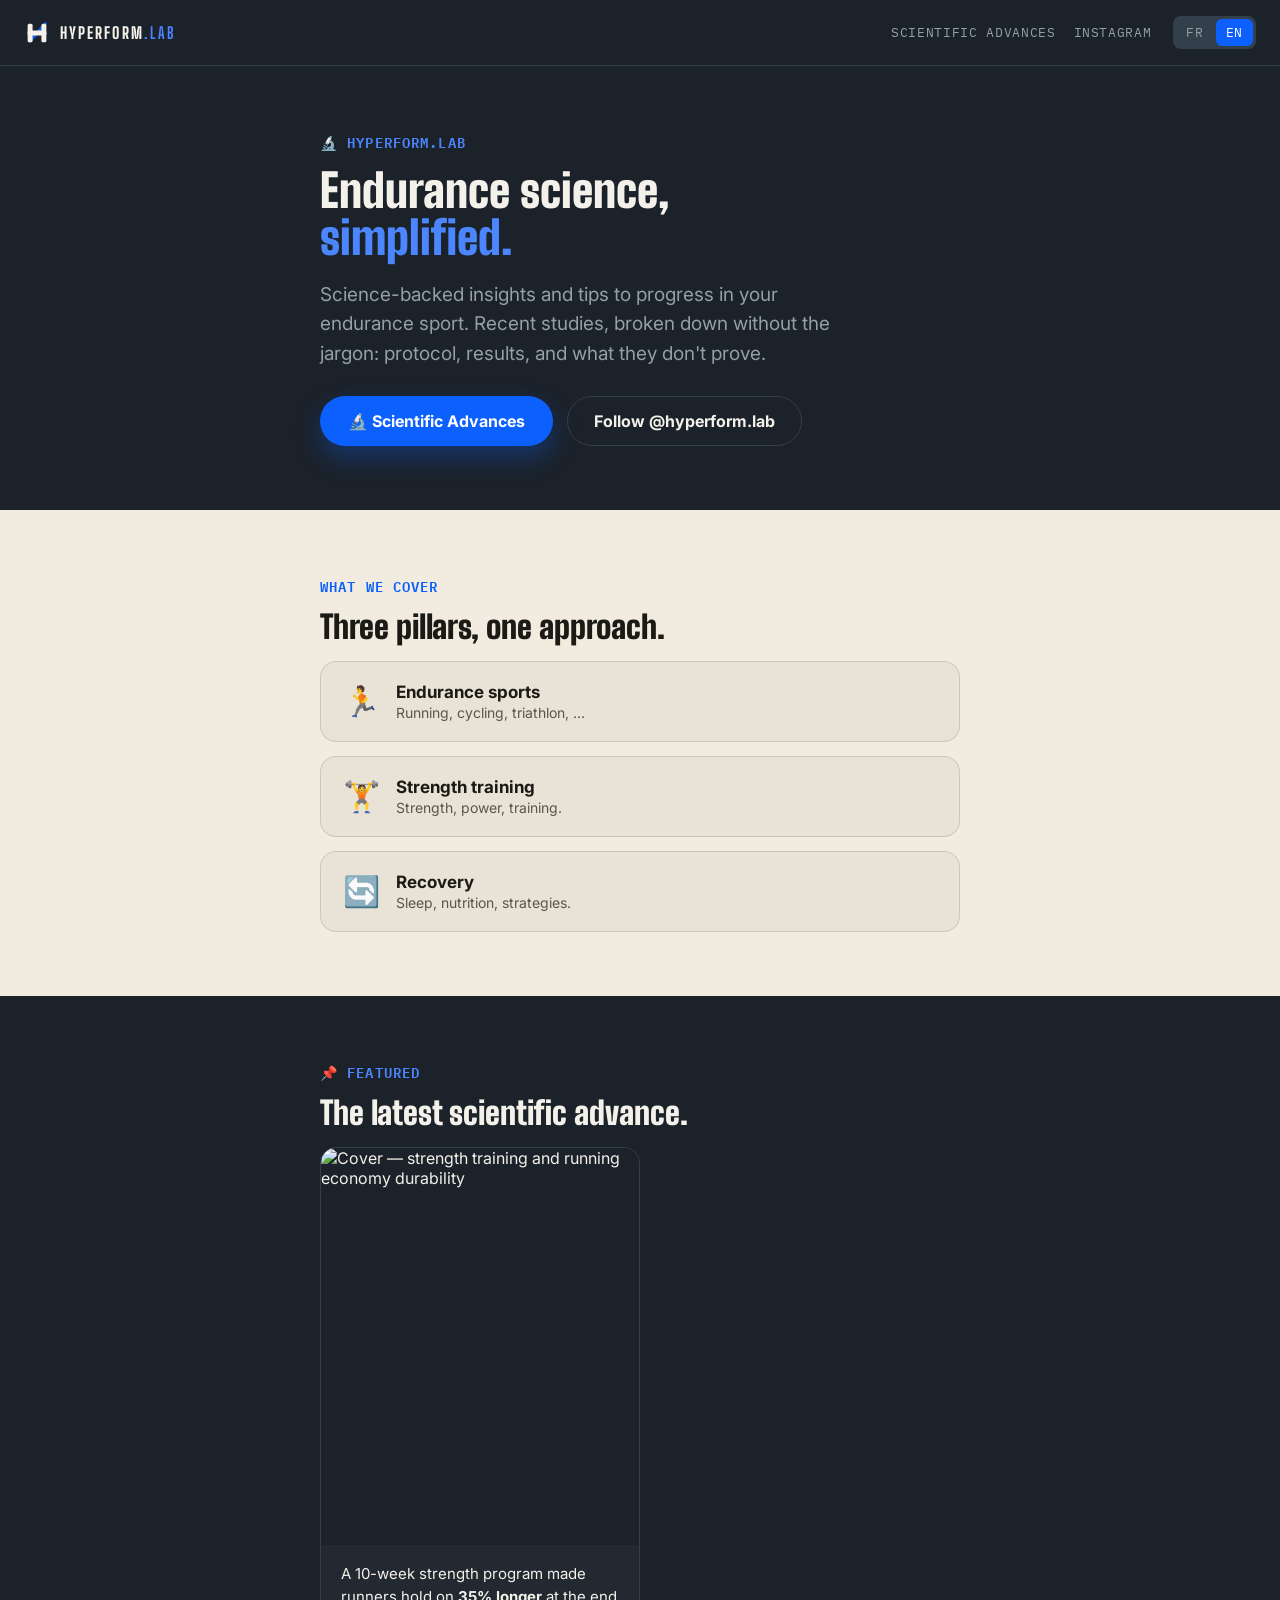
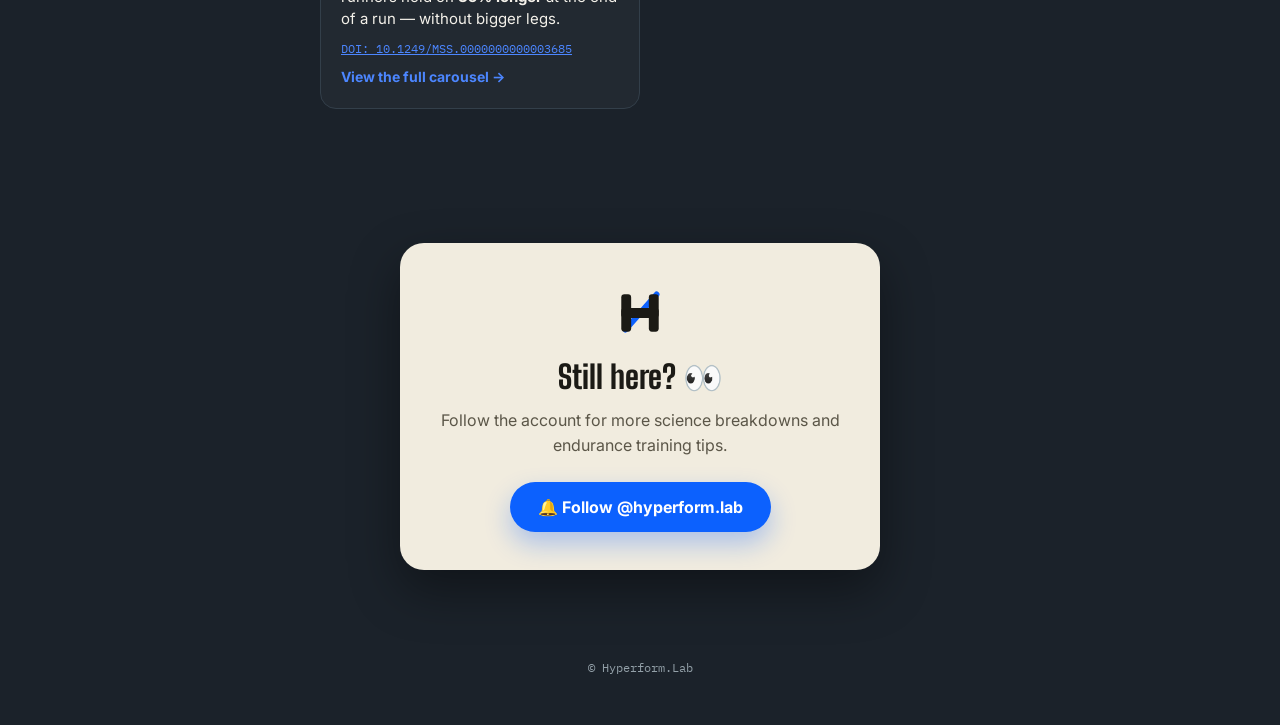
==== index.html @ 122f3ca8 "Add files via upload" ====
<!DOCTYPE html>
<html lang="en">
<head>
<meta charset="UTF-8">
<meta name="viewport" content="width=device-width, initial-scale=1">
<title>Hyperform.Lab — Endurance science, simplified</title>
<meta name="description" content="Science-backed insights and tips to progress in your endurance sport. Recent studies broken down: protocol, results, limits.">
<link rel="preconnect" href="https://fonts.googleapis.com">
<link href="https://fonts.googleapis.com/css2?family=Big+Shoulders+Display:wght@700;800;900&family=IBM+Plex+Mono:wght@500;600&family=Inter:wght@400;500;600;700;800&display=swap" rel="stylesheet">
<link rel="stylesheet" href="../style.css">
</head>
<body>

<div class="topbar">
  <a class="brand" href="index.html">
    <svg viewBox="0 0 100 100" fill="none"><path d="M22 82 L82 14" stroke="#0C61FE" stroke-width="11" stroke-linecap="round"/><polygon points="82,14 68,17 79,28" fill="#0C61FE"/><rect x="14" y="14" width="19" height="72" rx="6" fill="#F4F1EA"/><rect x="67" y="14" width="19" height="72" rx="6" fill="#F4F1EA"/><rect x="14" y="40.5" width="72" height="19" rx="6" fill="#F4F1EA"/></svg>
    <div class="word">HYPERFORM<b>.LAB</b></div>
  </a>
  <nav>
    <a href="scientific-advances.html">Scientific Advances</a>
    <a class="nav-secondary" href="https://instagram.com/hyperform.lab" target="_blank" rel="noopener">Instagram</a>
    <div class="lang-switch">
      <a href="../fr/index.html">FR</a>
      <a class="active" href="index.html">EN</a>
    </div>
  </nav>
</div>

<!-- HERO -->
<section class="dark">
  <div class="wrap">
    <div class="eyebrow">🔬 Hyperform.Lab</div>
    <h1 class="hero">Endurance science,<br><span class="accent">simplified.</span></h1>
    <p class="lede">Science-backed insights and tips to progress in your endurance sport. Recent studies, broken down without the jargon: protocol, results, and what they don't prove.</p>
    <div style="margin-top:28px;display:flex;gap:14px;flex-wrap:wrap;">
      <a class="btn" href="scientific-advances.html">🔬 Scientific Advances</a>
      <a class="btn-ghost" href="https://instagram.com/hyperform.lab" target="_blank" rel="noopener">Follow @hyperform.lab</a>
    </div>
  </div>
</section>

<!-- PILLARS -->
<section class="cream">
  <div class="wrap">
    <div class="eyebrow">What we cover</div>
    <h2>Three pillars, one approach.</h2>
    <div class="pillars">
      <div class="pillar-card">
        <div class="ic">🏃</div>
        <div><div class="lbl">Endurance sports</div><div class="sub">Running, cycling, triathlon, …</div></div>
      </div>
      <div class="pillar-card">
        <div class="ic">🏋️</div>
        <div><div class="lbl">Strength training</div><div class="sub">Strength, power, training.</div></div>
      </div>
      <div class="pillar-card">
        <div class="ic">🔄</div>
        <div><div class="lbl">Recovery</div><div class="sub">Sleep, nutrition, strategies.</div></div>
      </div>
    </div>
  </div>
</section>

<!-- FEATURED STUDY -->
<section class="dark">
  <div class="wrap">
    <div class="eyebrow">📌 Featured</div>
    <h2>The latest scientific advance.</h2>
    <a class="study-card-img" href="carousel-zanini-2025.html" style="max-width:320px;">
      <img class="cover" src="../assets/slides-en/slide-01.png" alt="Cover — strength training and running economy durability" loading="lazy">
      <div class="body">
        <div class="summary">A 10-week strength program made runners hold on <b>35% longer</b> at the end of a run — without bigger legs.</div>
        <div class="doi">DOI: 10.1249/MSS.0000000000003685</div>
        <div class="read">View the full carousel →</div>
      </div>
    </a>
  </div>
</section>

<div class="cta">
  <div class="cta-card">
    <svg viewBox="0 0 100 100" fill="none"><path d="M22 82 L82 14" stroke="#0C61FE" stroke-width="11" stroke-linecap="round"/><polygon points="82,14 68,17 79,28" fill="#0C61FE"/><rect x="14" y="14" width="19" height="72" rx="6" fill="#1B1A15"/><rect x="67" y="14" width="19" height="72" rx="6" fill="#1B1A15"/><rect x="14" y="40.5" width="72" height="19" rx="6" fill="#1B1A15"/></svg>
    <h3>Still here? 👀</h3>
    <p>Follow the account for more science breakdowns and endurance training tips.</p>
    <a class="btn" href="https://instagram.com/hyperform.lab" target="_blank" rel="noopener">🔔 Follow @hyperform.lab</a>
  </div>
</div>

<footer>© Hyperform.Lab</footer>

</body>
</html>
---- style.css ----
:root{
  --ink:#1B222A;
  --blue:#0C61FE;
  --blue-light:#4C86FF;
  --cream:#F1ECDF;
  --text-hi:#F4F1EA;
  --text-mid:#93A0A8;
  --text-card:#1B1A15;
  --text-card-mid:#5B5648;
  --rule-dark:#333F4A;
  --rule-cream:rgba(27,26,21,.14);
}
*{box-sizing:border-box;}
html{scroll-behavior:smooth;}
body{margin:0;font-family:'Inter',sans-serif;background:var(--ink);color:var(--text-hi);overflow-x:hidden;}
a{color:inherit;}
img{max-width:100%;display:block;}

/* ===== NAV ===== */
.topbar{
  position:sticky;top:0;z-index:20;background:var(--ink);
  display:flex;align-items:center;justify-content:space-between;gap:16px;
  padding:16px 24px;border-bottom:1px solid var(--rule-dark);
}
.topbar .brand{display:flex;align-items:center;gap:10px;text-decoration:none;}
.topbar .brand svg{width:26px;height:26px;flex-shrink:0;}
.topbar .brand .word{font-family:'Big Shoulders Display',sans-serif;font-weight:800;font-size:16px;letter-spacing:.13em;color:var(--text-hi);white-space:nowrap;}
.topbar .brand .word b{color:var(--blue-light);}
.topbar nav{display:flex;gap:18px;align-items:center;}
.topbar nav a{
  font-family:'IBM Plex Mono',monospace;font-size:13px;letter-spacing:.05em;color:var(--text-mid);
  text-decoration:none;text-transform:uppercase;
}
.topbar nav a:hover{color:var(--blue-light);}
.lang-switch{display:flex;gap:2px;background:var(--rule-dark);border-radius:8px;padding:3px;margin-left:4px;}
.lang-switch a{
  font-family:'IBM Plex Mono',monospace;font-size:12px;padding:5px 10px;border-radius:6px;text-decoration:none;
  color:var(--text-mid);text-transform:uppercase;
}
.lang-switch a.active{background:var(--blue);color:#fff;}

@media (max-width:480px){
  .topbar{padding:12px 14px;gap:6px;}
  .topbar nav{gap:8px;flex-wrap:nowrap;}
  .topbar .brand .word{font-size:12px;letter-spacing:.08em;}
  .topbar nav .nav-secondary{display:none;}
  .lang-switch a{padding:5px 8px;font-size:11px;}
}

/* ===== LAYOUT ===== */
section{padding:64px 24px;}
.dark{background:var(--ink);color:var(--text-hi);}
.cream{background:var(--cream);color:var(--text-card);}
.wrap{max-width:640px;margin:0 auto;}
.wrap-wide{max-width:980px;margin:0 auto;}

.eyebrow{
  font-family:'IBM Plex Mono',monospace;font-weight:600;font-size:14px;letter-spacing:.08em;
  text-transform:uppercase;color:var(--blue-light);margin-bottom:14px;
}
.cream .eyebrow{color:var(--blue);}

h1.hero{font-family:'Big Shoulders Display',sans-serif;font-weight:900;font-size:46px;line-height:1.03;margin:0 0 18px;}
h2{font-family:'Big Shoulders Display',sans-serif;font-weight:900;font-size:32px;line-height:1.06;margin:0 0 16px;}
h3{font-family:'Big Shoulders Display',sans-serif;font-weight:800;font-size:22px;line-height:1.15;margin:0 0 8px;}
.accent{color:var(--blue-light);}
.cream .accent{color:var(--blue);}

p{font-size:17px;line-height:1.56;margin:0 0 16px;}
p:last-child{margin-bottom:0;}
b{font-weight:700;}

.lede{font-size:19px;line-height:1.55;color:var(--text-mid);max-width:520px;}
.cream .lede{color:var(--text-card-mid);}

/* ===== BUTTONS ===== */
.btn{
  display:inline-flex;align-items:center;gap:8px;background:var(--blue);color:#fff;
  font-family:'Inter',sans-serif;font-weight:700;font-size:16px;
  padding:15px 28px;border-radius:100px;text-decoration:none;
  box-shadow:0 12px 26px rgba(12,97,254,.3);
}
.btn-ghost{
  display:inline-flex;align-items:center;gap:8px;background:transparent;color:var(--text-hi);
  font-family:'Inter',sans-serif;font-weight:700;font-size:16px;
  padding:14px 26px;border-radius:100px;text-decoration:none;border:1.5px solid var(--rule-dark);
}
.cream .btn-ghost{color:var(--text-card);border-color:var(--rule-cream);}

/* ===== PILLAR CARDS (home) ===== */
.pillars{display:flex;flex-direction:column;gap:14px;margin-top:8px;}
.pillar-card{
  display:flex;align-items:center;gap:16px;background:rgba(27,26,21,.04);
  border:1px solid var(--rule-cream);border-radius:16px;padding:20px 22px;
}
.pillar-card .ic{font-size:30px;flex-shrink:0;}
.pillar-card .lbl{font-family:'Inter',sans-serif;font-weight:700;font-size:17px;color:var(--text-card);}
.pillar-card .sub{font-family:'Inter',sans-serif;font-size:14px;color:var(--text-card-mid);margin-top:2px;}

/* ===== SCIENTIFIC ADVANCES — image study grid ===== */
.study-grid{
  display:grid;grid-template-columns:repeat(auto-fill,minmax(260px,1fr));gap:28px;margin-top:8px;
}
.study-card-img{
  display:block;text-decoration:none;color:inherit;
  border-radius:16px;overflow:hidden;background:rgba(255,255,255,.03);border:1px solid var(--rule-dark);
  transition:border-color .15s ease, transform .15s ease;
}
.study-card-img:hover{border-color:var(--blue);transform:translateY(-2px);}
.study-card-img .cover{width:100%;aspect-ratio:1080/1350;object-fit:cover;background:var(--ink);}
.study-card-img .body{padding:18px 20px 22px;}
.study-card-img .summary{font-size:15px;line-height:1.5;color:var(--text-hi);margin-bottom:10px;}
.study-card-img .doi{
  font-family:'IBM Plex Mono',monospace;font-size:12px;color:var(--blue-light);
  text-decoration:underline;word-break:break-all;
}
.study-card-img .read{
  display:inline-flex;align-items:center;gap:6px;margin-top:12px;
  font-family:'Inter',sans-serif;font-weight:700;font-size:14px;color:var(--blue-light);
}
.study-card-img.coming{opacity:.4;pointer-events:none;}
.study-card-img.coming .cover{
  display:flex;align-items:center;justify-content:center;
  font-family:'IBM Plex Mono',monospace;font-size:13px;color:var(--text-mid);text-transform:uppercase;letter-spacing:.08em;
}

/* ===== CAROUSEL VIEWER ===== */
.viewer-head{max-width:640px;margin:0 auto;padding:40px 24px 8px;text-align:center;}
.viewer-head .doi-line{
  font-family:'IBM Plex Mono',monospace;font-size:13px;color:var(--text-mid);margin-top:10px;
}
.viewer-head .doi-line a{color:var(--blue-light);text-decoration:underline;}

.gallery{
  display:flex;gap:20px;overflow-x:auto;scroll-snap-type:x mandatory;
  padding:24px 24px 12px;-webkit-overflow-scrolling:touch;
}
.gallery::-webkit-scrollbar{height:8px;}
.gallery::-webkit-scrollbar-thumb{background:var(--rule-dark);border-radius:8px;}
.gallery .frame{
  flex:0 0 min(84vw,420px);scroll-snap-align:center;
  border-radius:18px;overflow:hidden;box-shadow:0 20px 50px rgba(0,0,0,.4);
  background:var(--ink);
}
.gallery .frame img{width:100%;height:auto;display:block;}
.gallery-hint{
  text-align:center;font-family:'IBM Plex Mono',monospace;font-size:13px;color:var(--text-mid);
  letter-spacing:.06em;text-transform:uppercase;padding-bottom:30px;
}

.breadcrumb{
  font-family:'IBM Plex Mono',monospace;font-size:13px;color:var(--text-mid);text-decoration:none;
  display:inline-flex;align-items:center;gap:6px;
}

/* ===== CTA / FOOTER ===== */
.cta{background:var(--ink);text-align:center;padding:70px 24px 60px;}
.cta-card{
  max-width:480px;margin:0 auto;background:var(--cream);border-radius:24px;padding:44px 34px 38px;
  box-shadow:0 20px 50px rgba(0,0,0,.4);
}
.cta-card svg{width:52px;height:52px;margin-bottom:16px;}
.cta-card h3{font-size:32px;color:var(--text-card);margin:0 0 12px;}
.cta-card p{color:var(--text-card-mid);font-size:16px;margin-bottom:24px;}

footer{text-align:center;padding:30px 24px 50px;font-family:'IBM Plex Mono',monospace;font-size:12px;color:var(--text-mid);}

/* ===== LANGUAGE PICKER (root) ===== */
.picker{min-height:100vh;display:flex;flex-direction:column;align-items:center;justify-content:center;gap:36px;text-align:center;padding:24px;}
.picker svg{width:56px;height:56px;}
.picker .choices{display:flex;gap:16px;}
.picker-btn{
  display:flex;flex-direction:column;align-items:center;gap:8px;
  background:rgba(255,255,255,.04);border:1px solid var(--rule-dark);border-radius:16px;
  padding:26px 38px;text-decoration:none;color:var(--text-hi);min-width:140px;
}
.picker-btn:hover{border-color:var(--blue);}
.picker-btn .flag{font-size:32px;}
.picker-btn .lbl{font-family:'Inter',sans-serif;font-weight:700;font-size:15px;}
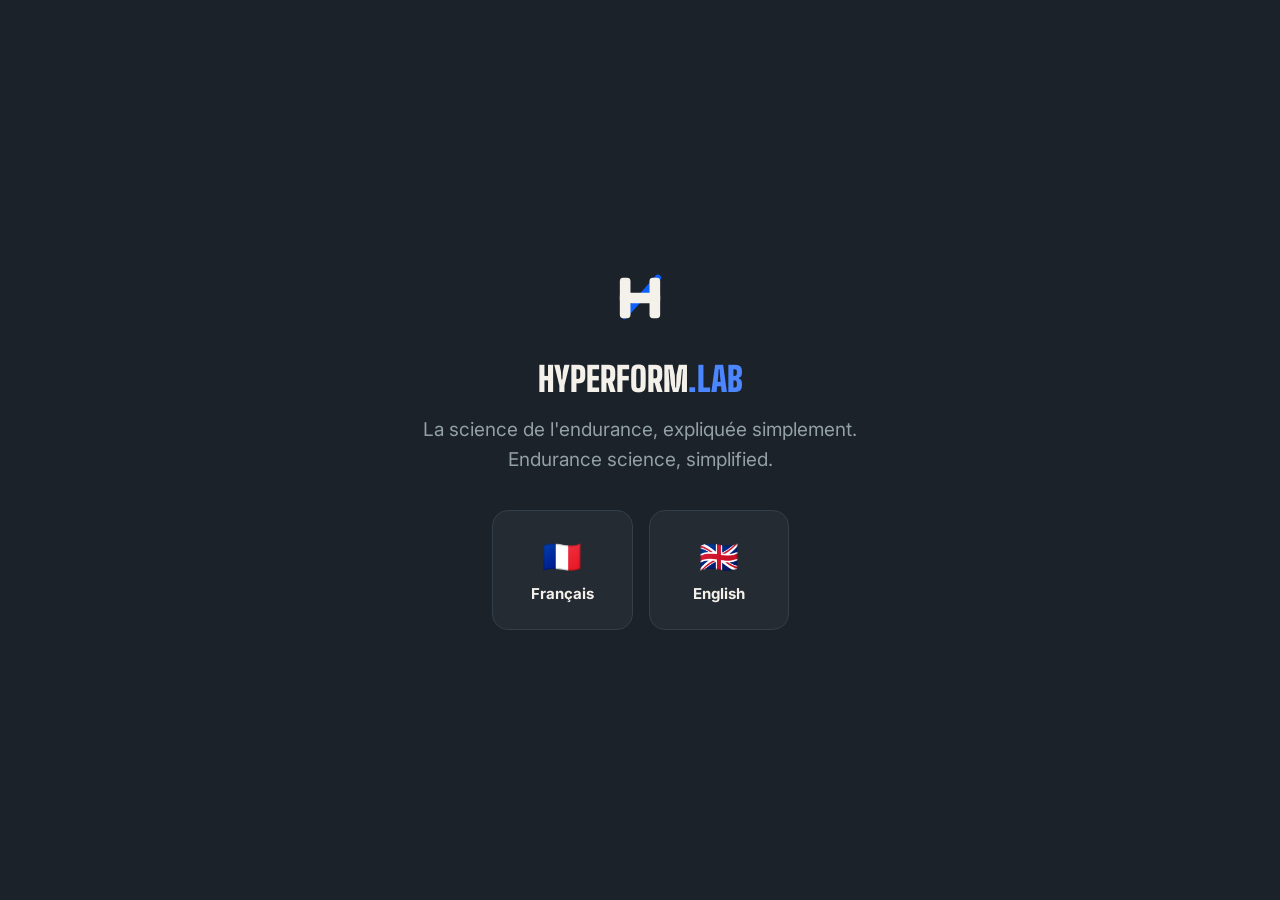
==== commit d25fdc25: "Add files via upload" ====
--- a/index.html
+++ b/index.html
@@ -1,92 +1,32 @@
 <!DOCTYPE html>
-<html lang="en">
+<html lang="fr">
 <head>
 <meta charset="UTF-8">
 <meta name="viewport" content="width=device-width, initial-scale=1">
-<title>Hyperform.Lab — Endurance science, simplified</title>
-<meta name="description" content="Science-backed insights and tips to progress in your endurance sport. Recent studies broken down: protocol, results, limits.">
+<title>Hyperform.Lab</title>
 <link rel="preconnect" href="https://fonts.googleapis.com">
 <link href="https://fonts.googleapis.com/css2?family=Big+Shoulders+Display:wght@700;800;900&family=IBM+Plex+Mono:wght@500;600&family=Inter:wght@400;500;600;700;800&display=swap" rel="stylesheet">
-<link rel="stylesheet" href="../style.css">
+<link rel="stylesheet" href="style.css">
 </head>
 <body>
 
-<div class="topbar">
-  <a class="brand" href="index.html">
-    <svg viewBox="0 0 100 100" fill="none"><path d="M22 82 L82 14" stroke="#0C61FE" stroke-width="11" stroke-linecap="round"/><polygon points="82,14 68,17 79,28" fill="#0C61FE"/><rect x="14" y="14" width="19" height="72" rx="6" fill="#F4F1EA"/><rect x="67" y="14" width="19" height="72" rx="6" fill="#F4F1EA"/><rect x="14" y="40.5" width="72" height="19" rx="6" fill="#F4F1EA"/></svg>
-    <div class="word">HYPERFORM<b>.LAB</b></div>
-  </a>
-  <nav>
-    <a href="scientific-advances.html">Scientific Advances</a>
-    <a class="nav-secondary" href="https://instagram.com/hyperform.lab" target="_blank" rel="noopener">Instagram</a>
-    <div class="lang-switch">
-      <a href="../fr/index.html">FR</a>
-      <a class="active" href="index.html">EN</a>
-    </div>
-  </nav>
-</div>
-
-<!-- HERO -->
-<section class="dark">
-  <div class="wrap">
-    <div class="eyebrow">🔬 Hyperform.Lab</div>
-    <h1 class="hero">Endurance science,<br><span class="accent">simplified.</span></h1>
-    <p class="lede">Science-backed insights and tips to progress in your endurance sport. Recent studies, broken down without the jargon: protocol, results, and what they don't prove.</p>
-    <div style="margin-top:28px;display:flex;gap:14px;flex-wrap:wrap;">
-      <a class="btn" href="scientific-advances.html">🔬 Scientific Advances</a>
-      <a class="btn-ghost" href="https://instagram.com/hyperform.lab" target="_blank" rel="noopener">Follow @hyperform.lab</a>
-    </div>
+<div class="picker">
+  <svg viewBox="0 0 100 100" fill="none"><path d="M22 82 L82 14" stroke="#0C61FE" stroke-width="11" stroke-linecap="round"/><polygon points="82,14 68,17 79,28" fill="#0C61FE"/><rect x="14" y="14" width="19" height="72" rx="6" fill="#F4F1EA"/><rect x="67" y="14" width="19" height="72" rx="6" fill="#F4F1EA"/><rect x="14" y="40.5" width="72" height="19" rx="6" fill="#F4F1EA"/></svg>
+  <div>
+    <h1 class="hero" style="font-size:34px;">HYPERFORM<span class="accent">.LAB</span></h1>
+    <p class="lede" style="margin:0 auto;">La science de l'endurance, expliquée simplement.<br>Endurance science, simplified.</p>
   </div>
-</section>
-
-<!-- PILLARS -->
-<section class="cream">
-  <div class="wrap">
-    <div class="eyebrow">What we cover</div>
-    <h2>Three pillars, one approach.</h2>
-    <div class="pillars">
-      <div class="pillar-card">
-        <div class="ic">🏃</div>
-        <div><div class="lbl">Endurance sports</div><div class="sub">Running, cycling, triathlon, …</div></div>
-      </div>
-      <div class="pillar-card">
-        <div class="ic">🏋️</div>
-        <div><div class="lbl">Strength training</div><div class="sub">Strength, power, training.</div></div>
-      </div>
-      <div class="pillar-card">
-        <div class="ic">🔄</div>
-        <div><div class="lbl">Recovery</div><div class="sub">Sleep, nutrition, strategies.</div></div>
-      </div>
-    </div>
-  </div>
-</section>
-
-<!-- FEATURED STUDY -->
-<section class="dark">
-  <div class="wrap">
-    <div class="eyebrow">📌 Featured</div>
-    <h2>The latest scientific advance.</h2>
-    <a class="study-card-img" href="carousel-zanini-2025.html" style="max-width:320px;">
-      <img class="cover" src="../assets/slides-en/slide-01.png" alt="Cover — strength training and running economy durability" loading="lazy">
-      <div class="body">
-        <div class="summary">A 10-week strength program made runners hold on <b>35% longer</b> at the end of a run — without bigger legs.</div>
-        <div class="doi">DOI: 10.1249/MSS.0000000000003685</div>
-        <div class="read">View the full carousel →</div>
-      </div>
+  <div class="choices">
+    <a class="picker-btn" href="fr/index.html">
+      <span class="flag">🇫🇷</span>
+      <span class="lbl">Français</span>
     </a>
-  </div>
-</section>
-
-<div class="cta">
-  <div class="cta-card">
-    <svg viewBox="0 0 100 100" fill="none"><path d="M22 82 L82 14" stroke="#0C61FE" stroke-width="11" stroke-linecap="round"/><polygon points="82,14 68,17 79,28" fill="#0C61FE"/><rect x="14" y="14" width="19" height="72" rx="6" fill="#1B1A15"/><rect x="67" y="14" width="19" height="72" rx="6" fill="#1B1A15"/><rect x="14" y="40.5" width="72" height="19" rx="6" fill="#1B1A15"/></svg>
-    <h3>Still here? 👀</h3>
-    <p>Follow the account for more science breakdowns and endurance training tips.</p>
-    <a class="btn" href="https://instagram.com/hyperform.lab" target="_blank" rel="noopener">🔔 Follow @hyperform.lab</a>
+    <a class="picker-btn" href="en/index.html">
+      <span class="flag">🇬🇧</span>
+      <span class="lbl">English</span>
+    </a>
   </div>
 </div>
 
-<footer>© Hyperform.Lab</footer>
-
 </body>
 </html>
